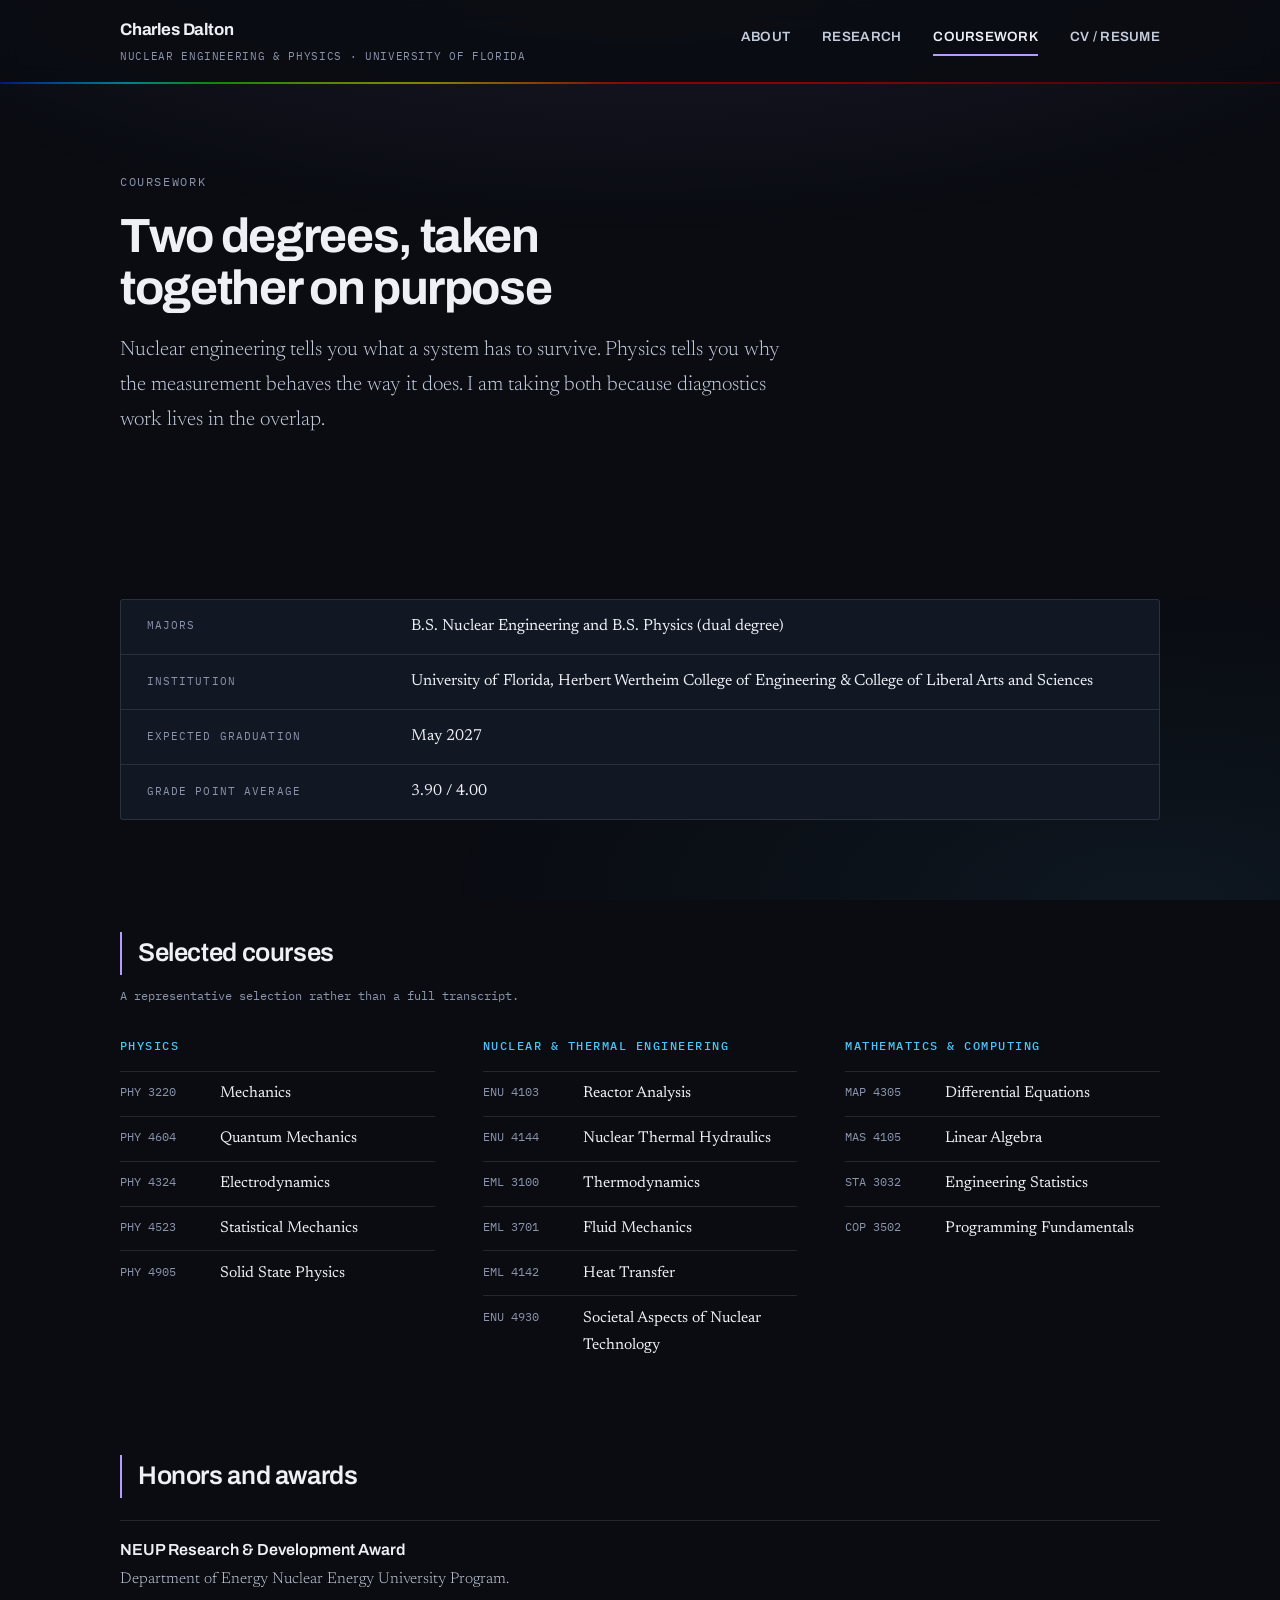
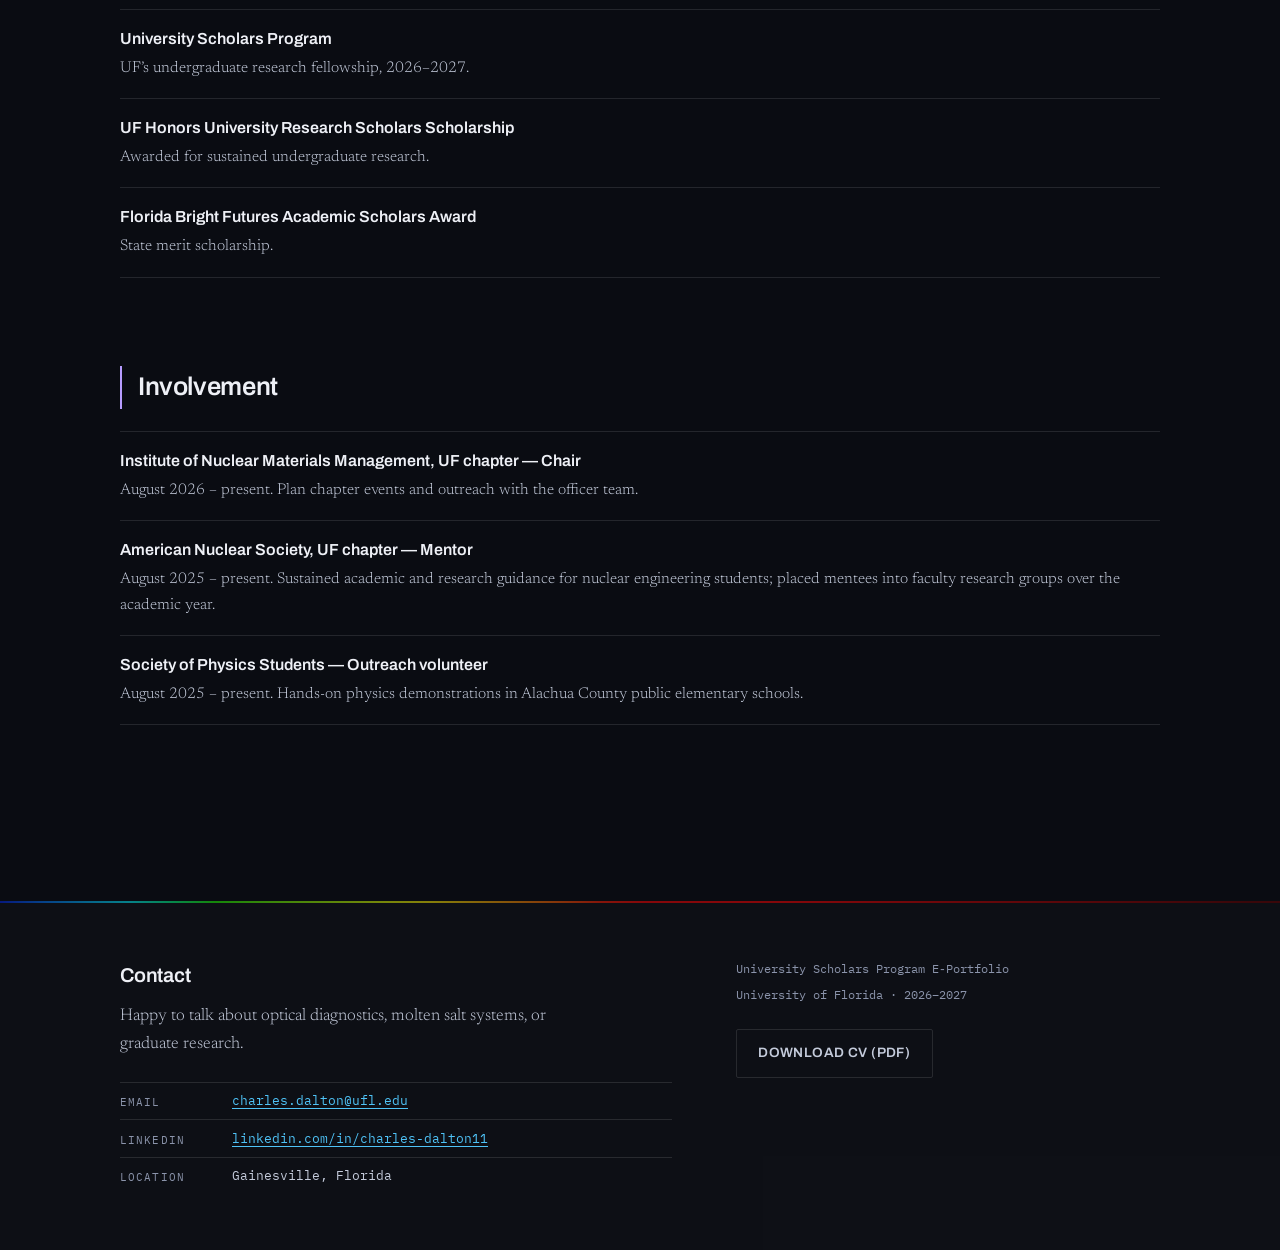
==== coursework.html @ ad13714c "Add files via upload" ====
<!DOCTYPE html>
<html lang="en">
<head>
<meta charset="utf-8">
<meta name="viewport" content="width=device-width, initial-scale=1">
<title>Coursework &mdash; Charles Dalton</title>
<meta name="description" content="Coursework, honors, and involvement for Charles Dalton's dual B.S. in nuclear engineering and physics at the University of Florida.">
<link rel="preconnect" href="https://fonts.googleapis.com">
<link rel="preconnect" href="https://fonts.gstatic.com" crossorigin>
<link href="https://fonts.googleapis.com/css2?family=Archivo:wght@500;600;700&family=IBM+Plex+Mono:wght@400;500&family=Newsreader:ital,opsz,wght@0,6..72,300;0,6..72,400;0,6..72,500;1,6..72,300&display=swap" rel="stylesheet">
<link rel="stylesheet" href="styles.css">
</head>
<body>
<a class="skip" href="#main">Skip to content</a>
<header class="site-head">
  <div class="wrap head-inner">
    <a class="mark" href="index.html">
      <span class="mark-name">Charles Dalton</span>
      <span class="mark-sub">Nuclear Engineering &amp; Physics &middot; University of Florida</span>
    </a>
    <nav class="nav" aria-label="Sections"><a class="nav-link" href="index.html">About</a><a class="nav-link" href="research.html">Research</a><a class="nav-link is-current" href="coursework.html" aria-current="page">Coursework</a><a class="nav-link" href="cv.html">CV / Resume</a></nav>
  </div>
  <div class="rule" aria-hidden="true"></div>
</header>

<main id="main">
<section class="wrap band">
  <p class="eyebrow">Coursework</p>
  <h1 class="h1">Two degrees, taken together on purpose</h1>
  <p class="lede">Nuclear engineering tells you what a system has to survive. Physics tells you why the measurement behaves the way it does. I am taking both because diagnostics work lives in the overlap.</p>
</section>

<section class="wrap band">
  <dl class="plate">
    <div class="pl-row"><dt>Majors</dt><dd>B.S. Nuclear Engineering and B.S. Physics (dual degree)</dd></div>
    <div class="pl-row"><dt>Institution</dt><dd>University of Florida, Herbert Wertheim College of Engineering &amp; College of Liberal Arts and Sciences</dd></div>
    <div class="pl-row"><dt>Expected graduation</dt><dd>May 2027</dd></div>
    <div class="pl-row"><dt>Grade point average</dt><dd>3.90 / 4.00</dd></div>
  </dl>
</section>

<section class="wrap band">
  <h2 class="h2">Selected courses</h2>
  <p class="note">A representative selection rather than a full transcript.</p>
  <div class="course-cols">
    <div class="course-col"><h3 class="h3">Physics</h3><ul class="courses"><li><span class="c-code">PHY 3220</span><span class="c-name">Mechanics</span></li><li><span class="c-code">PHY 4604</span><span class="c-name">Quantum Mechanics</span></li><li><span class="c-code">PHY 4324</span><span class="c-name">Electrodynamics</span></li><li><span class="c-code">PHY 4523</span><span class="c-name">Statistical Mechanics</span></li><li><span class="c-code">PHY 4905</span><span class="c-name">Solid State Physics</span></li></ul></div>
    <div class="course-col"><h3 class="h3">Nuclear &amp; thermal engineering</h3><ul class="courses"><li><span class="c-code">ENU 4103</span><span class="c-name">Reactor Analysis</span></li><li><span class="c-code">ENU 4144</span><span class="c-name">Nuclear Thermal Hydraulics</span></li><li><span class="c-code">EML 3100</span><span class="c-name">Thermodynamics</span></li><li><span class="c-code">EML 3701</span><span class="c-name">Fluid Mechanics</span></li><li><span class="c-code">EML 4142</span><span class="c-name">Heat Transfer</span></li><li><span class="c-code">ENU 4930</span><span class="c-name">Societal Aspects of Nuclear Technology</span></li></ul></div>
    <div class="course-col"><h3 class="h3">Mathematics &amp; computing</h3><ul class="courses"><li><span class="c-code">MAP 4305</span><span class="c-name">Differential Equations</span></li><li><span class="c-code">MAS 4105</span><span class="c-name">Linear Algebra</span></li><li><span class="c-code">STA 3032</span><span class="c-name">Engineering Statistics</span></li><li><span class="c-code">COP 3502</span><span class="c-name">Programming Fundamentals</span></li></ul></div>
  </div>
  <!-- TODO Charles: check the course codes against your transcript and add or remove rows as needed. -->
</section>

<section class="wrap band">
  <h2 class="h2">Honors and awards</h2>
  <ul class="awards">
    <li><span class="a-h">NEUP Research &amp; Development Award</span><span class="a-b">Department of Energy Nuclear Energy University Program.</span></li>
    <li><span class="a-h">University Scholars Program</span><span class="a-b">UF&rsquo;s undergraduate research fellowship, 2026&ndash;2027.</span></li>
    <li><span class="a-h">UF Honors University Research Scholars Scholarship</span><span class="a-b">Awarded for sustained undergraduate research.</span></li>
    <li><span class="a-h">Florida Bright Futures Academic Scholars Award</span><span class="a-b">State merit scholarship.</span></li>
  </ul>
</section>

<section class="wrap band">
  <h2 class="h2">Involvement</h2>
  <ul class="awards">
    <li><span class="a-h">Institute of Nuclear Materials Management, UF chapter &mdash; Chair</span><span class="a-b">August 2026 &ndash; present. Plan chapter events and outreach with the officer team.</span></li>
    <li><span class="a-h">American Nuclear Society, UF chapter &mdash; Mentor</span><span class="a-b">August 2025 &ndash; present. Sustained academic and research guidance for nuclear engineering students; placed mentees into faculty research groups over the academic year.</span></li>
    <li><span class="a-h">Society of Physics Students &mdash; Outreach volunteer</span><span class="a-b">August 2025 &ndash; present. Hands-on physics demonstrations in Alachua County public elementary schools.</span></li>
  </ul>
</section>
</main>
<footer class="site-foot" id="contact">
  <div class="rule" aria-hidden="true"></div>
  <div class="wrap foot-inner">
    <div>
      <h2 class="foot-h">Contact</h2>
      <p class="foot-p">Happy to talk about optical diagnostics, molten salt systems, or graduate research.</p>
      <ul class="contact-list">
        <li><span class="k">Email</span><a href="mailto:charles.dalton@ufl.edu">charles.dalton@ufl.edu</a></li>
        <li><span class="k">LinkedIn</span><a href="https://linkedin.com/in/charles-dalton11">linkedin.com/in/charles-dalton11</a></li>
        <li><span class="k">Location</span><span>Gainesville, Florida</span></li>
      </ul>
    </div>
    <div class="foot-meta">
      <p>University Scholars Program E&#8209;Portfolio</p>
      <p>University of Florida &middot; 2026&ndash;2027</p>
      <a class="btn btn-ghost" href="assets/Charles_Dalton_CV.pdf" download>Download CV (PDF)</a>
    </div>
  </div>
</footer>
</body>
</html>
---- styles.css ----
/* Charles Dalton — University Scholars Program e-portfolio
   Palette derived from argon: the lilac of a discharge, the blue-cyan of the
   Ar II lines at 481/488 nm, the deep red of the Ar I lines at 795/826 nm. */

:root {
  --ink:      #0a0c12;
  --ink-2:    #121724;
  --ink-3:    #1a2032;
  --paper:    #eef0f6;
  --paper-2:  #c4cbdb;
  --muted:    #8b94ab;
  --argon:    #b79cff;
  --ar-ii:    #4fc3f7;
  --ar-i:     #ff7a54;
  --line:     rgba(255,255,255,.11);

  --sans: "Archivo", "Helvetica Neue", Arial, sans-serif;
  --serif: "Newsreader", Georgia, "Times New Roman", serif;
  --mono: "IBM Plex Mono", ui-monospace, "SF Mono", Menlo, monospace;

  --wrap: 1120px;
  --gap: clamp(3rem, 7vw, 5.5rem);
}

* { box-sizing: border-box; }

html { scroll-behavior: smooth; }

body {
  margin: 0;
  background: var(--ink);
  color: var(--paper-2);
  font-family: var(--serif);
  font-size: 1.0625rem;
  line-height: 1.68;
  -webkit-font-smoothing: antialiased;
}

/* faint vertical gradient, like looking into a spectrograph */
body::before {
  content: "";
  position: fixed;
  inset: 0;
  background:
    radial-gradient(120% 60% at 50% -10%, rgba(183,156,255,.10), transparent 60%),
    radial-gradient(80% 50% at 90% 100%, rgba(79,195,247,.06), transparent 70%);
  pointer-events: none;
  z-index: 0;
}

body > * { position: relative; z-index: 1; }

a { color: var(--argon); text-decoration-thickness: 1px; text-underline-offset: 3px; }
a:hover { color: var(--paper); }

:focus-visible {
  outline: 2px solid var(--argon);
  outline-offset: 3px;
  border-radius: 2px;
}

.skip {
  position: absolute; left: -9999px; top: 0;
  background: var(--argon); color: var(--ink);
  padding: .6rem 1rem; font-family: var(--mono); font-size: .8rem;
}
.skip:focus { left: 1rem; top: 1rem; z-index: 50; }

.wrap { max-width: var(--wrap); margin: 0 auto; padding: 0 clamp(1.25rem, 4vw, 2.5rem); }

/* ---------------------------------------------------------- spectral rule */
.rule {
  height: 2px;
  background: linear-gradient(90deg, #0025e8 0.0%, #0075fd 3.4%, #00b7ff 6.7%, #00f3ff 10.1%, #00ff87 13.4%, #1fff00 16.8%, #5aff00 20.1%, #8cff00 23.5%, #b9ff00 26.9%, #e4ff00 30.2%, #ffef00 33.6%, #ffc100 36.9%, #ff9100 40.3%, #ff5b00 43.6%, #ff1b00 47.0%, #ff0000 50.4%, #ff0000 53.7%, #ff0000 57.1%, #ff0000 60.4%, #f50000 63.8%, #e80000 67.1%, #db0000 70.5%, #cd0000 73.9%, #bf0000 77.2%, #b10000 80.6%, #a30000 83.9%, #950000 87.3%, #860000 90.6%, #760000 94.0%, #670000 97.4%);
  opacity: .5;
}

/* ------------------------------------------------------------------ head */
.site-head {
  position: sticky; top: 0; z-index: 20;
  background: rgba(10,12,18,.86);
  backdrop-filter: blur(10px);
}

.head-inner {
  display: flex; align-items: center; justify-content: space-between;
  gap: 1.5rem; flex-wrap: wrap;
  padding-top: 1rem; padding-bottom: 1rem;
}

.mark { text-decoration: none; display: block; }
.mark-name {
  display: block;
  font-family: var(--sans); font-weight: 700; font-size: 1.05rem;
  letter-spacing: -.01em; color: var(--paper);
}
.mark-sub {
  display: block;
  font-family: var(--mono); font-size: .68rem; letter-spacing: .06em;
  text-transform: uppercase; color: var(--muted); margin-top: .2rem;
}
.mark:hover .mark-name { color: var(--argon); }

.nav { display: flex; gap: clamp(.9rem, 2.5vw, 2rem); flex-wrap: wrap; }
.nav-link {
  font-family: var(--sans); font-size: .84rem; font-weight: 600;
  letter-spacing: .02em; text-transform: uppercase;
  color: var(--paper-2); text-decoration: none;
  padding-bottom: .3rem; border-bottom: 2px solid transparent;
}
.nav-link:hover { color: var(--paper); border-bottom-color: var(--line); }
.nav-link.is-current { color: var(--paper); border-bottom-color: var(--argon); }

/* ------------------------------------------------------------------ hero */
.hero { padding-top: clamp(3rem, 8vw, 5.5rem); }

.eyebrow {
  font-family: var(--mono); font-size: .72rem; letter-spacing: .14em;
  text-transform: uppercase; color: var(--muted); margin: 0 0 1.25rem;
}
.eyebrow a { color: var(--muted); }
.eyebrow a:hover { color: var(--argon); }

.hero-h {
  font-family: var(--sans); font-weight: 700;
  font-size: clamp(2.1rem, 5.4vw, 3.9rem);
  line-height: 1.04; letter-spacing: -.032em;
  color: var(--paper); margin: 0; max-width: 20ch;
  text-wrap: balance;
}

.hero-sub {
  max-width: 60ch; margin: 1.6rem 0 0;
  font-size: clamp(1.05rem, 1.6vw, 1.2rem);
  color: var(--paper-2); font-weight: 300;
}

.hero-spec { margin-top: clamp(2.5rem, 6vw, 4rem); }

.spec-frame { position: relative; overflow: hidden; }

.spectrum {
  display: block; width: 100%; height: auto;
  color: var(--muted);
}

.spec-frame::after {
  content: "";
  position: absolute; inset: -4px -2px;
  background: linear-gradient(90deg, rgba(10,12,18,0) 0%, var(--ink) 7%, var(--ink) 100%);
  transform: translateX(104%);
  animation: scan 2.3s cubic-bezier(.22,.7,.24,1) .2s backwards;
  pointer-events: none;
}
@keyframes scan { from { transform: translateX(0); } }

.pk { animation: rise .7s ease .95s backwards; }
@keyframes rise { from { opacity: 0; transform: translateY(6px); } }

.pk-l { font-family: var(--mono); font-size: 15px; fill: var(--paper); }
.pk-u { fill: var(--muted); }
.pk-s { font-family: var(--mono); font-size: 13px; letter-spacing: .06em; }
.ax-l { font-family: var(--mono); font-size: 12px; fill: var(--muted); stroke: none; }
.axis text { stroke: none; }

.spec-cap {
  font-family: var(--mono); font-size: .74rem; line-height: 1.7;
  color: var(--muted);
  margin: 1rem auto 0; padding: 0 clamp(1.25rem, 4vw, 2.5rem);
  max-width: var(--wrap);
}
.spec-cap span { color: var(--paper-2); }

@media (max-width: 760px) {
  .pk-l, .pk-s, .pk polyline, .ax-minor { display: none; }
  .ax-l { font-size: 24px; }
  .spectrum { min-height: 200px; }
}

/* ----------------------------------------------------------------- bands */
.band { padding-top: var(--gap); }
main > .band:last-child { padding-bottom: var(--gap); }
.site-foot { margin-top: var(--gap); }

.h1 {
  font-family: var(--sans); font-weight: 700;
  font-size: clamp(1.9rem, 4.2vw, 3rem);
  line-height: 1.08; letter-spacing: -.028em;
  color: var(--paper); margin: 0 0 1.2rem; max-width: 22ch;
  text-wrap: balance;
}

.h2 {
  font-family: var(--sans); font-weight: 600;
  font-size: clamp(1.25rem, 2.2vw, 1.6rem);
  letter-spacing: -.015em; color: var(--paper);
  margin: 0 0 1.4rem; padding-left: 1rem;
  border-left: 2px solid var(--argon);
}

.h3 {
  font-family: var(--mono); font-weight: 500;
  font-size: .78rem; letter-spacing: .12em; text-transform: uppercase;
  color: var(--ar-ii); margin: 2rem 0 .9rem;
}

.lede {
  font-size: clamp(1.1rem, 1.8vw, 1.3rem);
  font-weight: 300; color: var(--paper-2);
  max-width: 62ch; margin: 0 0 2rem;
}

.note { font-family: var(--mono); font-size: .76rem; color: var(--muted); margin: -.7rem 0 1.8rem; }

.prose p { max-width: 68ch; }
.prose .h2 { margin-top: 3rem; }
.prose .h2:first-child { margin-top: 0; }

/* ----------------------------------------------------------------- about */
.about-grid {
  display: grid; gap: clamp(2rem, 5vw, 3.5rem);
  grid-template-columns: minmax(220px, 320px) minmax(0, 1fr);
  align-items: start;
}
@media (max-width: 800px) { .about-grid { grid-template-columns: 1fr; } }

.photo, .photo-slot {
  width: 100%; display: block;
  border-radius: 2px;
  border: 1px solid var(--line);
}
.photo { height: auto; aspect-ratio: 1 / 1; object-fit: cover; }

.photo-slot {
  aspect-ratio: 4 / 3;
  display: flex; flex-direction: column; align-items: center; justify-content: center;
  gap: .5rem; text-align: center; padding: 1.5rem;
  background:
    repeating-linear-gradient(135deg, rgba(255,255,255,.02) 0 10px, transparent 10px 20px),
    var(--ink-2);
  border: 1px dashed rgba(183,156,255,.35);
}
.photo-slot.portrait { aspect-ratio: 4 / 5; }
.slot-tag { font-family: var(--mono); font-size: .78rem; color: var(--argon); }
.slot-note { font-family: var(--mono); font-size: .7rem; color: var(--muted); max-width: 30ch; line-height: 1.5; }

.photo-meta {
  font-family: var(--mono); font-size: .78rem; color: var(--paper);
  margin: .9rem 0 0; line-height: 1.6;
}
.photo-meta span { color: var(--muted); }

.about-text p { margin: 0 0 1.2rem; max-width: 66ch; }
.about-text p:last-child { margin-bottom: 0; }

/* ------------------------------------------------------------- interests */
.interests { list-style: none; margin: 0; padding: 0; display: grid; gap: 0; }
.interests li {
  display: grid; gap: .4rem 2rem;
  grid-template-columns: minmax(200px, 300px) minmax(0, 1fr);
  padding: 1.1rem 0;
  border-top: 1px solid var(--line);
}
.interests li:last-child { border-bottom: 1px solid var(--line); }
@media (max-width: 720px) { .interests li { grid-template-columns: 1fr; } }
.i-h { font-family: var(--sans); font-weight: 600; font-size: 1rem; color: var(--paper); }
.i-b { color: var(--paper-2); font-weight: 300; }

/* ----------------------------------------------------------------- cards */
.cards { display: grid; gap: 1rem; grid-template-columns: repeat(auto-fit, minmax(240px, 1fr)); }
.card {
  display: block; text-decoration: none;
  padding: 1.5rem; background: var(--ink-2);
  border: 1px solid var(--line); border-radius: 3px;
  transition: border-color .2s ease, background .2s ease, transform .2s ease;
}
.card:hover { border-color: rgba(183,156,255,.5); background: var(--ink-3); transform: translateY(-2px); }
.card-k { display: block; font-family: var(--mono); font-size: .7rem; letter-spacing: .1em; text-transform: uppercase; color: var(--muted); }
.card-h { display: block; font-family: var(--sans); font-weight: 600; font-size: 1.1rem; color: var(--paper); margin: .7rem 0 .4rem; }
.card-b { display: block; font-size: .95rem; color: var(--paper-2); font-weight: 300; }

/* -------------------------------------------------------- project list */
.proj-list { display: grid; gap: 0; }
.proj {
  display: grid; gap: .5rem 2.5rem;
  grid-template-columns: minmax(160px, 200px) minmax(0, 1fr);
  padding: 2rem 0; border-top: 1px solid var(--line);
  text-decoration: none; color: inherit;
  transition: background .2s ease;
}
.proj:last-child { border-bottom: 1px solid var(--line); }
.proj:hover { background: rgba(183,156,255,.045); }
@media (max-width: 760px) { .proj { grid-template-columns: 1fr; } }

.proj-date {
  font-family: var(--mono); font-size: .74rem; letter-spacing: .06em;
  color: var(--ar-ii); grid-row: span 4; padding-top: .35rem;
}
@media (max-width: 760px) { .proj-date { grid-row: auto; } }
.proj-title { font-family: var(--sans); font-weight: 600; font-size: clamp(1.1rem, 2vw, 1.4rem); line-height: 1.25; color: var(--paper); letter-spacing: -.015em; }
.proj-meta { font-family: var(--mono); font-size: .76rem; color: var(--muted); }
.proj-blurb { font-weight: 300; color: var(--paper-2); max-width: 60ch; }
.proj-go { font-family: var(--sans); font-size: .8rem; font-weight: 600; letter-spacing: .04em; text-transform: uppercase; color: var(--argon); }
.proj:hover .proj-go { color: var(--paper); }

/* ---------------------------------------------------------- detail plate */
.plate {
  margin: 2.5rem 0 1.5rem; padding: 0;
  border: 1px solid var(--line); border-radius: 3px;
  background: var(--ink-2); overflow: hidden;
}
.pl-row {
  display: grid; grid-template-columns: minmax(160px, 240px) minmax(0, 1fr);
  gap: .25rem 1.5rem;
  padding: .85rem clamp(1rem, 3vw, 1.6rem);
  border-top: 1px solid var(--line);
}
.pl-row:first-child { border-top: 0; }
@media (max-width: 700px) { .pl-row { grid-template-columns: 1fr; } }
.plate dt {
  font-family: var(--mono); font-size: .7rem; letter-spacing: .1em;
  text-transform: uppercase; color: var(--muted); padding-top: .2rem;
}
.plate dd { margin: 0; color: var(--paper); font-size: 1rem; }

.tags { list-style: none; display: flex; flex-wrap: wrap; gap: .5rem; margin: 0; padding: 0; }
.tags li {
  font-family: var(--mono); font-size: .72rem; letter-spacing: .04em;
  color: var(--paper-2); padding: .3rem .65rem;
  border: 1px solid var(--line); border-radius: 100px;
}

/* --------------------------------------------------------------- figures */
.figure { margin: 0 0 2.5rem; }
.figure + .figure { margin-top: 2.5rem; }
.schematic {
  display: block; width: 100%; height: auto;
  background: var(--ink-2);
  border: 1px solid var(--line); border-radius: 3px;
  padding: 1rem 0;
}
.sc-box { fill: none; stroke: var(--muted); stroke-width: 1; }
.sc-lens { fill: rgba(79,195,247,.14); stroke: var(--ar-ii); stroke-width: 1; }
.sc-beam { fill: none; stroke: var(--ar-i); stroke-width: 1.6; }
.sc-beam2 { fill: none; stroke: var(--argon); stroke-width: 1.6; }
.sc-flow { fill: none; stroke: var(--ar-ii); stroke-width: 1.4; }
.sc-collect { fill: none; stroke: var(--argon); stroke-width: 1.2; opacity: .8; }
.sc-l { font-family: var(--sans); font-weight: 600; font-size: 14px; fill: var(--paper); }
.sc-s { font-family: var(--mono); font-size: 11px; fill: var(--muted); }

figcaption {
  font-family: var(--mono); font-size: .76rem; line-height: 1.65;
  color: var(--muted); margin-top: .9rem; max-width: 76ch;
  padding-left: .9rem; border-left: 1px solid var(--line);
}

/* -------------------------------------------------------------- courses */
.course-cols { display: grid; gap: clamp(1.5rem, 4vw, 3rem); grid-template-columns: repeat(auto-fit, minmax(230px, 1fr)); }
.course-col .h3 { margin-top: 0; }
.courses { list-style: none; margin: 0; padding: 0; }
.courses li {
  display: grid; grid-template-columns: 5.5rem minmax(0, 1fr); gap: .75rem;
  padding: .55rem 0; border-top: 1px solid var(--line);
}
.c-code { font-family: var(--mono); font-size: .76rem; color: var(--muted); padding-top: .12rem; }
.c-name { color: var(--paper); font-size: .98rem; }

.awards { list-style: none; margin: 0; padding: 0; }
.awards li { padding: 1rem 0; border-top: 1px solid var(--line); }
.awards li:last-child { border-bottom: 1px solid var(--line); }
.a-h { display: block; font-family: var(--sans); font-weight: 600; color: var(--paper); font-size: 1rem; }
.a-b { display: block; color: var(--paper-2); font-weight: 300; font-size: .97rem; margin-top: .2rem; }

/* ------------------------------------------------------------- timeline */
.timeline { list-style: none; margin: 0; padding: 0; counter-reset: none; }
.timeline li {
  display: grid; gap: .35rem 2.5rem;
  grid-template-columns: minmax(160px, 200px) minmax(0, 1fr);
  padding: 1.8rem 0; border-top: 1px solid var(--line);
}
.timeline li:last-child { border-bottom: 1px solid var(--line); }
@media (max-width: 760px) { .timeline li { grid-template-columns: 1fr; } }
.t-date { font-family: var(--mono); font-size: .74rem; color: var(--ar-ii); grid-row: span 4; padding-top: .3rem; }
@media (max-width: 760px) { .t-date { grid-row: auto; } }
.t-role { font-family: var(--sans); font-weight: 600; font-size: 1.1rem; color: var(--paper); }
.t-org { font-family: var(--mono); font-size: .76rem; color: var(--muted); }
.t-body { font-weight: 300; color: var(--paper-2); max-width: 64ch; margin-top: .3rem; }
.t-link { font-family: var(--sans); font-size: .78rem; font-weight: 600; text-transform: uppercase; letter-spacing: .04em; text-decoration: none; }

.refs { list-style: none; margin: 0; padding: 0; }
.refs li {
  padding: .9rem 0 .9rem 1.1rem; border-left: 1px solid var(--line);
  max-width: 76ch; font-weight: 300;
}
.refs li strong { font-weight: 500; color: var(--paper); }
.refs li em { color: var(--muted); }

.skill-cols { display: grid; gap: clamp(1.5rem, 4vw, 3rem); grid-template-columns: repeat(auto-fit, minmax(260px, 1fr)); }
.skill-cols .h3 { margin-top: 0; }
.skill-b { font-family: var(--mono); font-size: .82rem; line-height: 1.9; color: var(--paper-2); margin: 0; }

/* --------------------------------------------------------------- buttons */
.btn {
  display: inline-block; margin: .35rem .5rem .35rem 0;
  font-family: var(--sans); font-weight: 600; font-size: .85rem;
  letter-spacing: .03em; text-transform: uppercase; text-decoration: none;
  padding: .75rem 1.35rem; border-radius: 2px;
  border: 1px solid var(--argon); color: var(--argon);
  transition: background .18s ease, color .18s ease;
}
.btn:hover { background: var(--argon); color: var(--ink); }
.btn-primary { background: var(--argon); color: var(--ink); }
.btn-primary:hover { background: var(--paper); border-color: var(--paper); color: var(--ink); }
.btn-ghost { border-color: var(--line); color: var(--paper-2); }
.btn-ghost:hover { background: transparent; border-color: var(--paper-2); color: var(--paper); }

.back { text-decoration: none; }

/* ---------------------------------------------------------------- footer */
.site-foot { background: rgba(255,255,255,.015); }
.foot-inner {
  display: grid; gap: clamp(2rem, 5vw, 4rem);
  grid-template-columns: minmax(0, 1.3fr) minmax(0, 1fr);
  padding-top: clamp(2.5rem, 5vw, 3.5rem); padding-bottom: clamp(2.5rem, 5vw, 3.5rem);
}
@media (max-width: 760px) { .foot-inner { grid-template-columns: 1fr; } }
.foot-h {
  font-family: var(--sans); font-weight: 600; font-size: 1.25rem;
  color: var(--paper); margin: 0 0 .6rem; letter-spacing: -.01em;
}
.foot-p { margin: 0 0 1.4rem; max-width: 46ch; font-weight: 300; }
.contact-list { list-style: none; margin: 0; padding: 0; }
.contact-list li {
  display: grid; grid-template-columns: 6rem minmax(0, 1fr); gap: 1rem;
  padding: .45rem 0; font-family: var(--mono); font-size: .82rem;
  border-top: 1px solid var(--line);
}
.contact-list .k { color: var(--muted); text-transform: uppercase; font-size: .7rem; letter-spacing: .1em; padding-top: .18rem; }
.contact-list a { color: var(--ar-ii); }
.contact-list a:hover { color: var(--paper); }
.foot-meta { font-family: var(--mono); font-size: .76rem; color: var(--muted); }
.foot-meta p { margin: 0 0 .3rem; }
.foot-meta .btn { margin-top: 1.2rem; }

/* --------------------------------------------------------------- motion */
@media (prefers-reduced-motion: reduce) {
  html { scroll-behavior: auto; }
  .spec-frame::after { animation: none; transform: translateX(104%); }
  .pk { animation: none; }
  * { transition-duration: .01ms !important; }
}

@media print {
  .site-head, .spec-frame, .btn { display: none; }
  body { background: #fff; color: #000; }
}
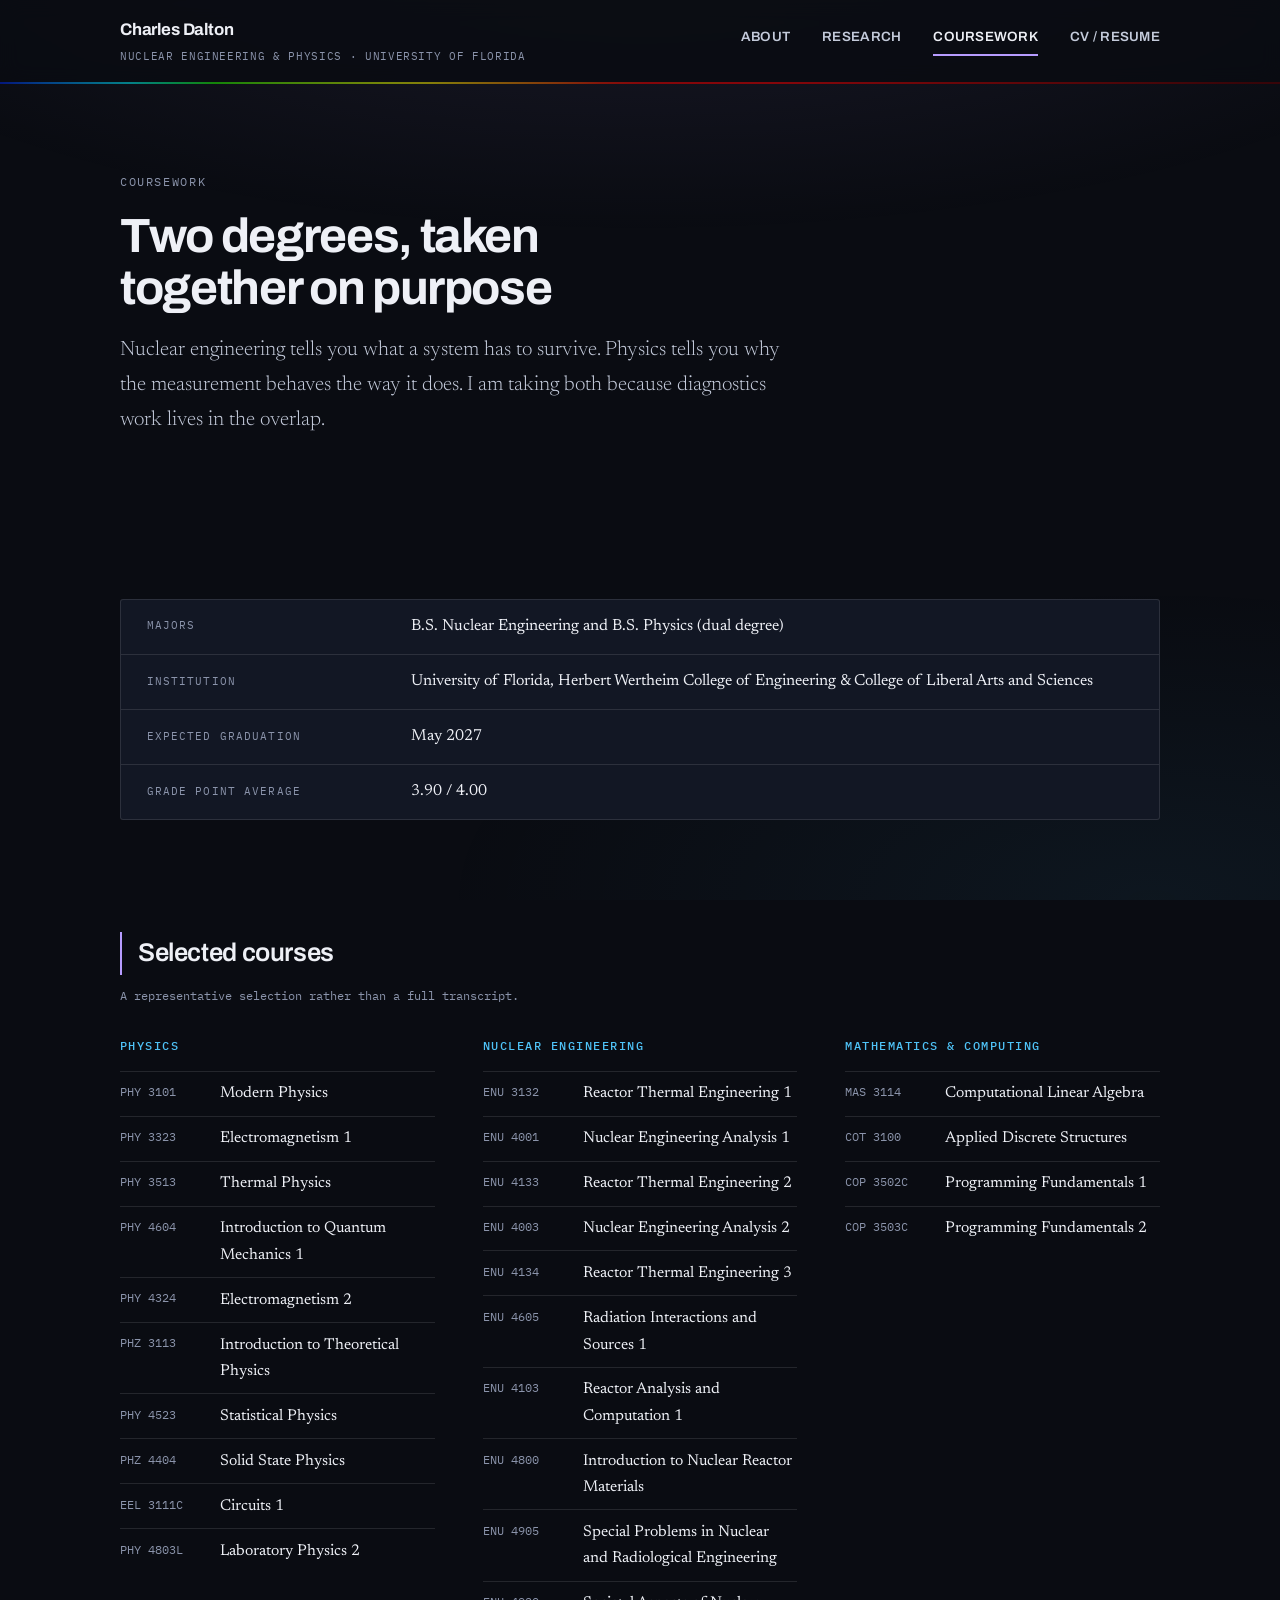
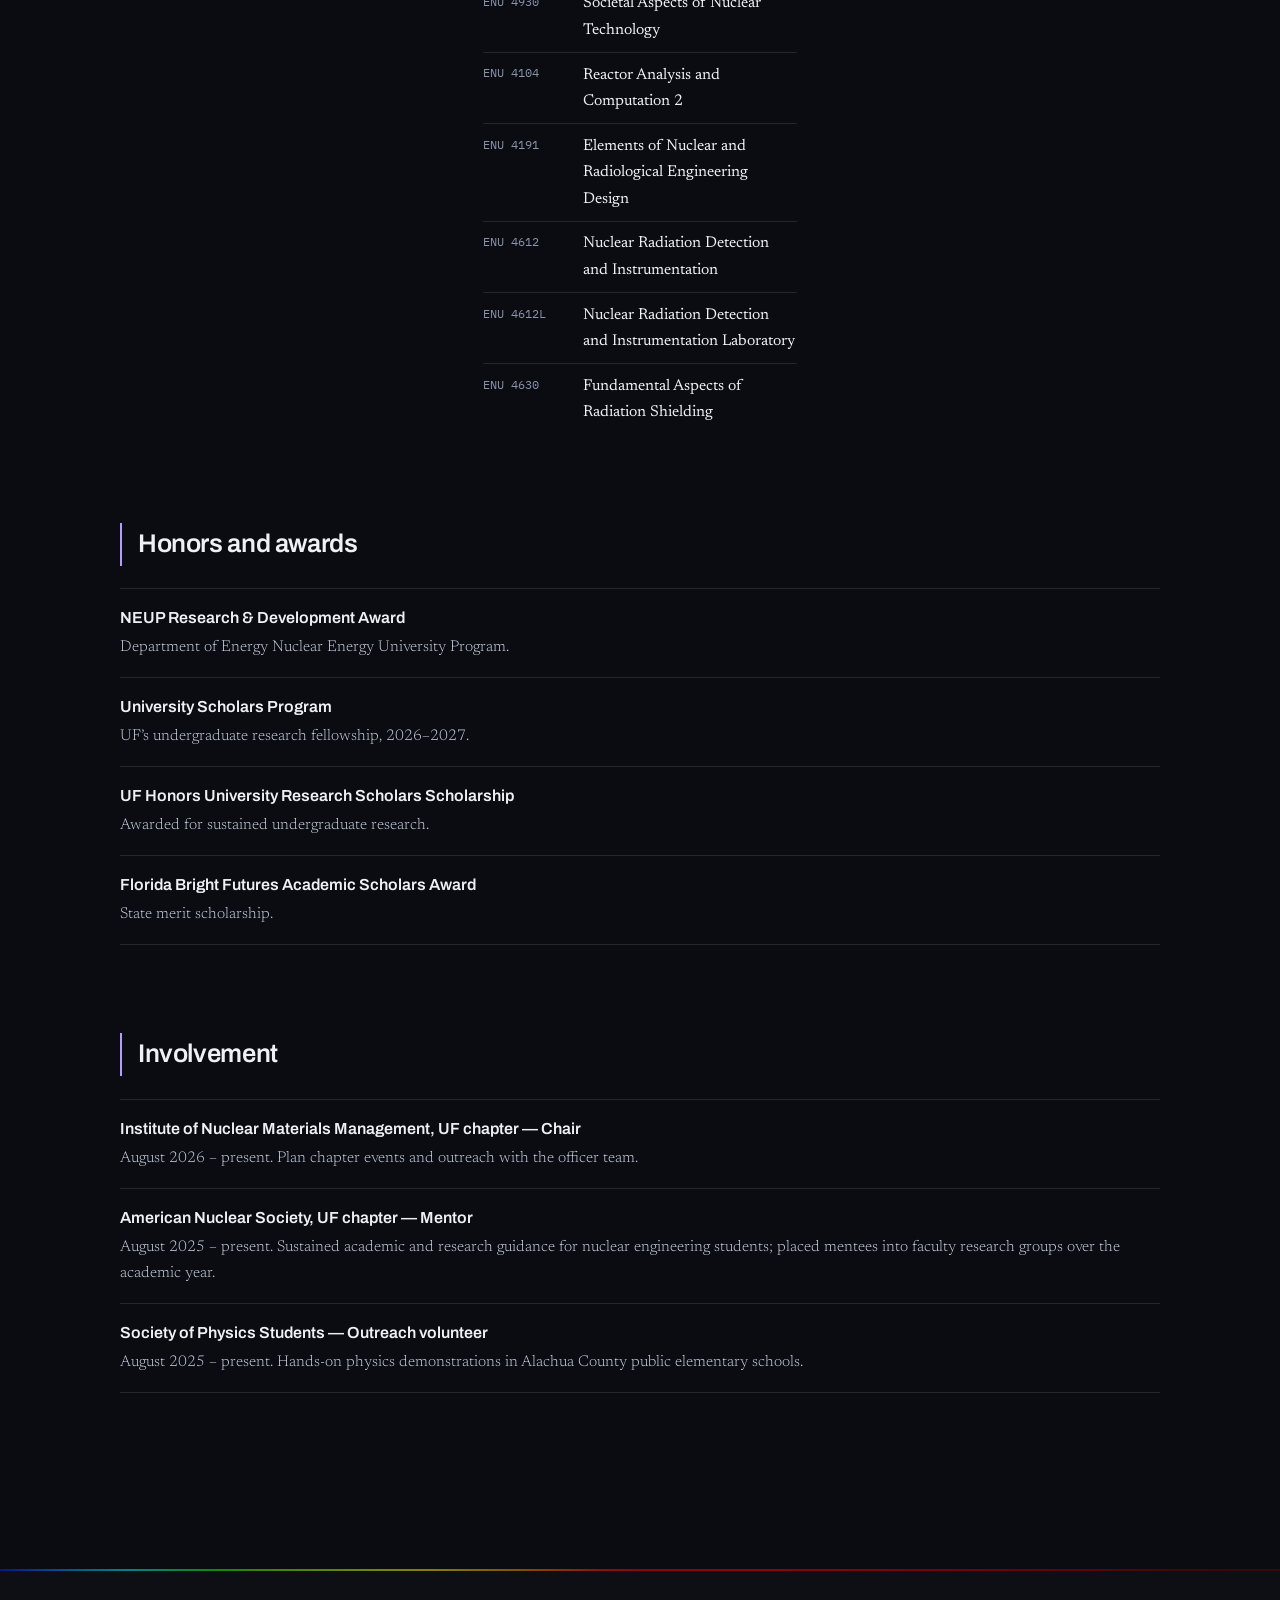
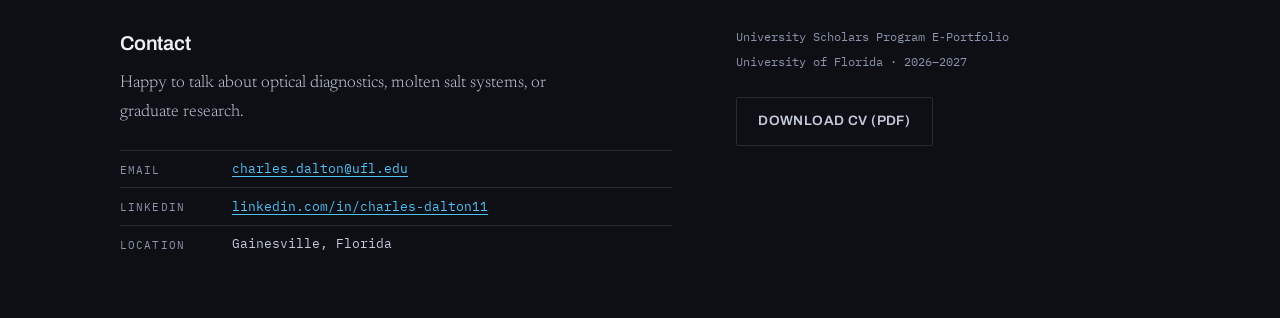
==== commit 9bb6818a: "Update coursework.html" ====
--- a/coursework.html
+++ b/coursework.html
@@ -43,9 +43,9 @@
   <h2 class="h2">Selected courses</h2>
   <p class="note">A representative selection rather than a full transcript.</p>
   <div class="course-cols">
-    <div class="course-col"><h3 class="h3">Physics</h3><ul class="courses"><li><span class="c-code">PHY 3220</span><span class="c-name">Mechanics</span></li><li><span class="c-code">PHY 4604</span><span class="c-name">Quantum Mechanics</span></li><li><span class="c-code">PHY 4324</span><span class="c-name">Electrodynamics</span></li><li><span class="c-code">PHY 4523</span><span class="c-name">Statistical Mechanics</span></li><li><span class="c-code">PHY 4905</span><span class="c-name">Solid State Physics</span></li></ul></div>
-    <div class="course-col"><h3 class="h3">Nuclear &amp; thermal engineering</h3><ul class="courses"><li><span class="c-code">ENU 4103</span><span class="c-name">Reactor Analysis</span></li><li><span class="c-code">ENU 4144</span><span class="c-name">Nuclear Thermal Hydraulics</span></li><li><span class="c-code">EML 3100</span><span class="c-name">Thermodynamics</span></li><li><span class="c-code">EML 3701</span><span class="c-name">Fluid Mechanics</span></li><li><span class="c-code">EML 4142</span><span class="c-name">Heat Transfer</span></li><li><span class="c-code">ENU 4930</span><span class="c-name">Societal Aspects of Nuclear Technology</span></li></ul></div>
-    <div class="course-col"><h3 class="h3">Mathematics &amp; computing</h3><ul class="courses"><li><span class="c-code">MAP 4305</span><span class="c-name">Differential Equations</span></li><li><span class="c-code">MAS 4105</span><span class="c-name">Linear Algebra</span></li><li><span class="c-code">STA 3032</span><span class="c-name">Engineering Statistics</span></li><li><span class="c-code">COP 3502</span><span class="c-name">Programming Fundamentals</span></li></ul></div>
+    <div class="course-col"><h3 class="h3">Physics</h3><ul class="courses"><li><span class="c-code">PHY 3101</span><span class="c-name">Modern Physics</span></li><li><span class="c-code">PHY 3323</span><span class="c-name">Electromagnetism 1</span></li><li><span class="c-code">PHY 3513</span><span class="c-name">Thermal Physics</span></li><li><span class="c-code">PHY 4604</span><span class="c-name">Introduction to Quantum Mechanics 1</span></li><li><span class="c-code">PHY 4324</span><span class="c-name">Electromagnetism 2</span></li><li><span class="c-code">PHZ 3113</span><span class="c-name">Introduction to Theoretical Physics</span></li><li><span class="c-code">PHY 4523</span><span class="c-name">Statistical Physics</span></li><li><span class="c-code">PHZ 4404</span><span class="c-name">Solid State Physics</span></li><li><span class="c-code">EEL 3111C</span><span class="c-name">Circuits 1</span></li><li><span class="c-code">PHY 4803L</span><span class="c-name">Laboratory Physics 2</span></li></ul></div>
+    <div class="course-col"><h3 class="h3">Nuclear Engineering</h3><ul class="courses"><li><span class="c-code">ENU 3132</span><span class="c-name">Reactor Thermal Engineering 1</span></li><li><span class="c-code">ENU 4001</span><span class="c-name">Nuclear Engineering Analysis 1</span></li><li><span class="c-code">ENU 4133</span><span class="c-name">Reactor Thermal Engineering 2</span></li><li><span class="c-code">ENU 4003</span><span class="c-name">Nuclear Engineering Analysis 2</span></li><li><span class="c-code">ENU 4134</span><span class="c-name">Reactor Thermal Engineering 3</span></li><li><span class="c-code">ENU 4605</span><span class="c-name">Radiation Interactions and Sources 1</span></li><li><span class="c-code">ENU 4103</span><span class="c-name">Reactor Analysis and Computation 1</span></li><li><span class="c-code">ENU 4800</span><span class="c-name">Introduction to Nuclear Reactor Materials</span></li><li><span class="c-code">ENU 4905</span><span class="c-name">Special Problems in Nuclear and Radiological Engineering</span></li><li><span class="c-code">ENU 4930</span><span class="c-name">Societal Aspects of Nuclear Technology</span></li><li><span class="c-code">ENU 4104</span><span class="c-name">Reactor Analysis and Computation 2</span></li><li><span class="c-code">ENU 4191</span><span class="c-name">Elements of Nuclear and Radiological Engineering Design</span></li><li><span class="c-code">ENU 4612</span><span class="c-name">Nuclear Radiation Detection and Instrumentation</span></li><li><span class="c-code">ENU 4612L</span><span class="c-name">Nuclear Radiation Detection and Instrumentation Laboratory</span></li><li><span class="c-code">ENU 4630</span><span class="c-name">Fundamental Aspects of Radiation Shielding</span></li></ul></div>
+    <div class="course-col"><h3 class="h3">Mathematics &amp; computing</h3><ul class="courses"><li><span class="c-code">MAS 3114</span><span class="c-name">Computational Linear Algebra</span></li><li><span class="c-code">COT 3100</span><span class="c-name">Applied Discrete Structures</span></li><li><span class="c-code">COP 3502C</span><span class="c-name">Programming Fundamentals 1</span></li><li><span class="c-code">COP 3503C</span><span class="c-name">Programming Fundamentals 2</span></li></ul></div>
   </div>
   <!-- TODO Charles: check the course codes against your transcript and add or remove rows as needed. -->
 </section>
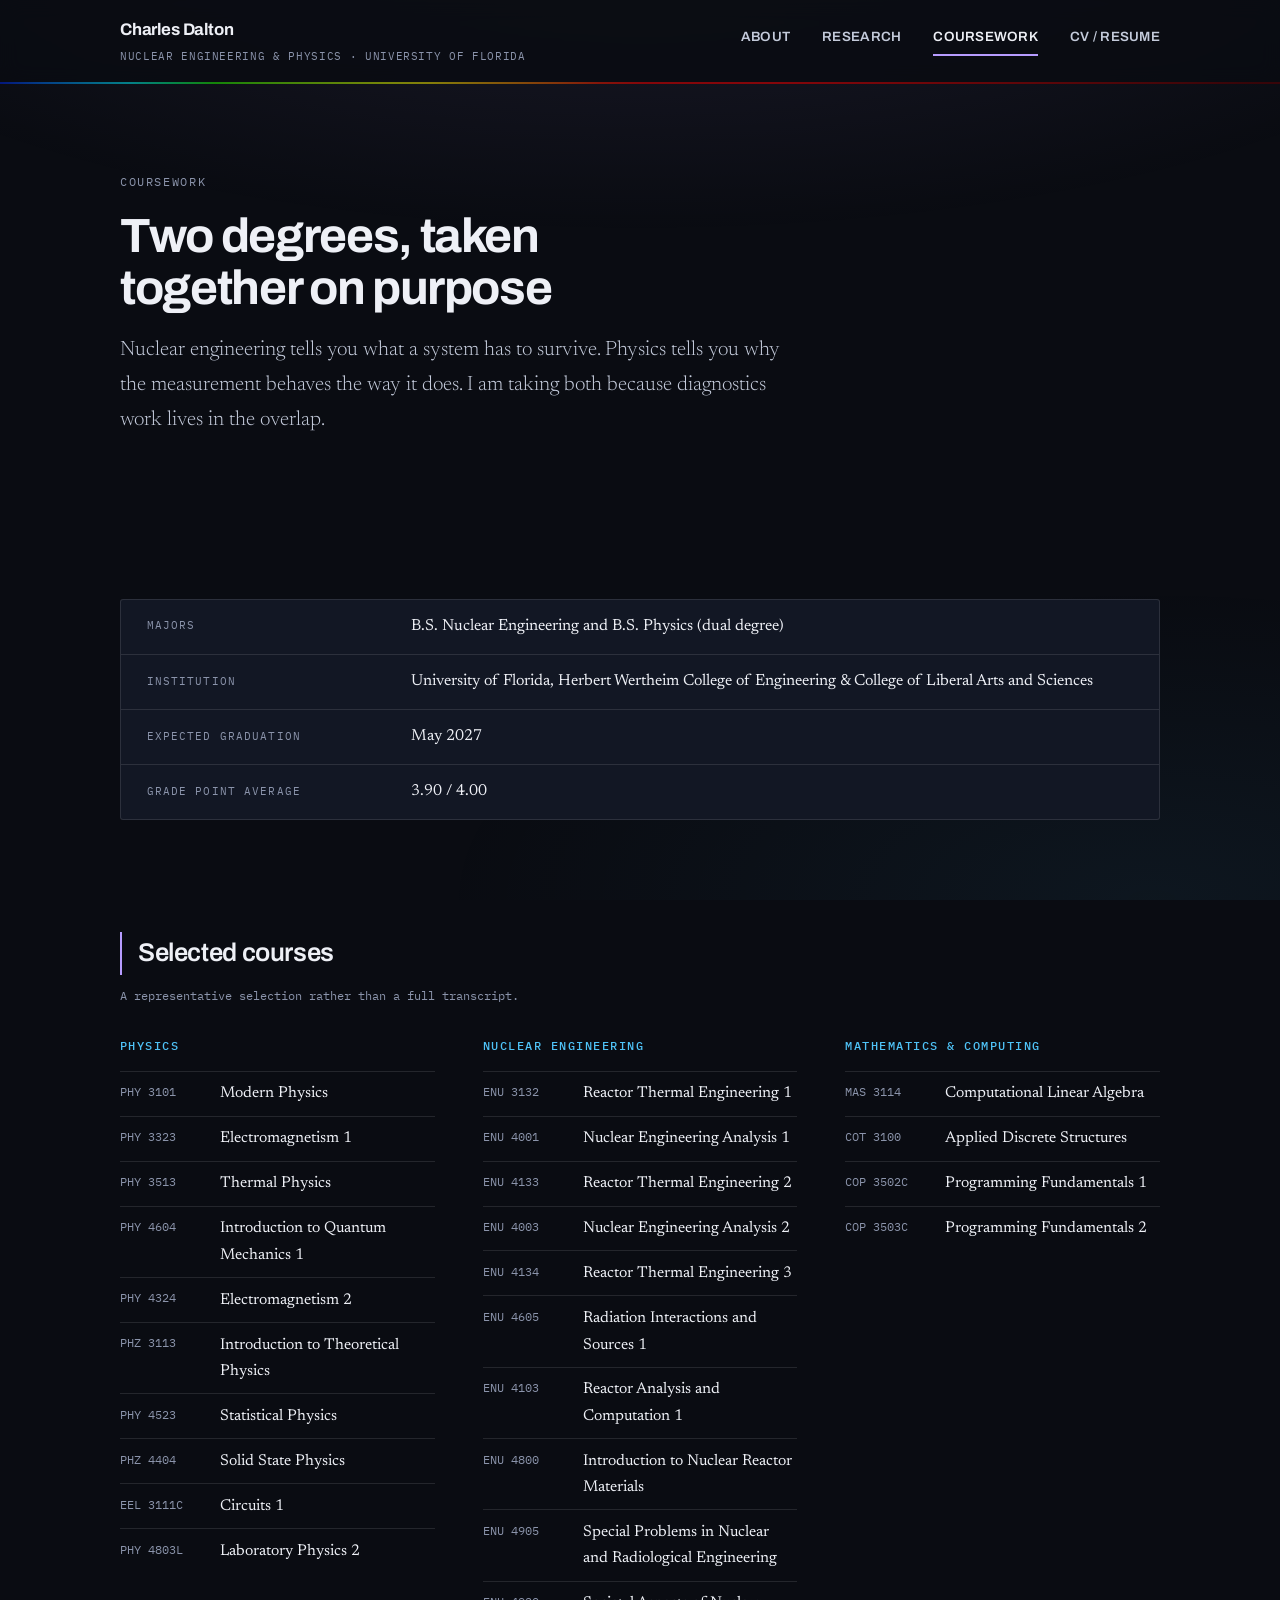
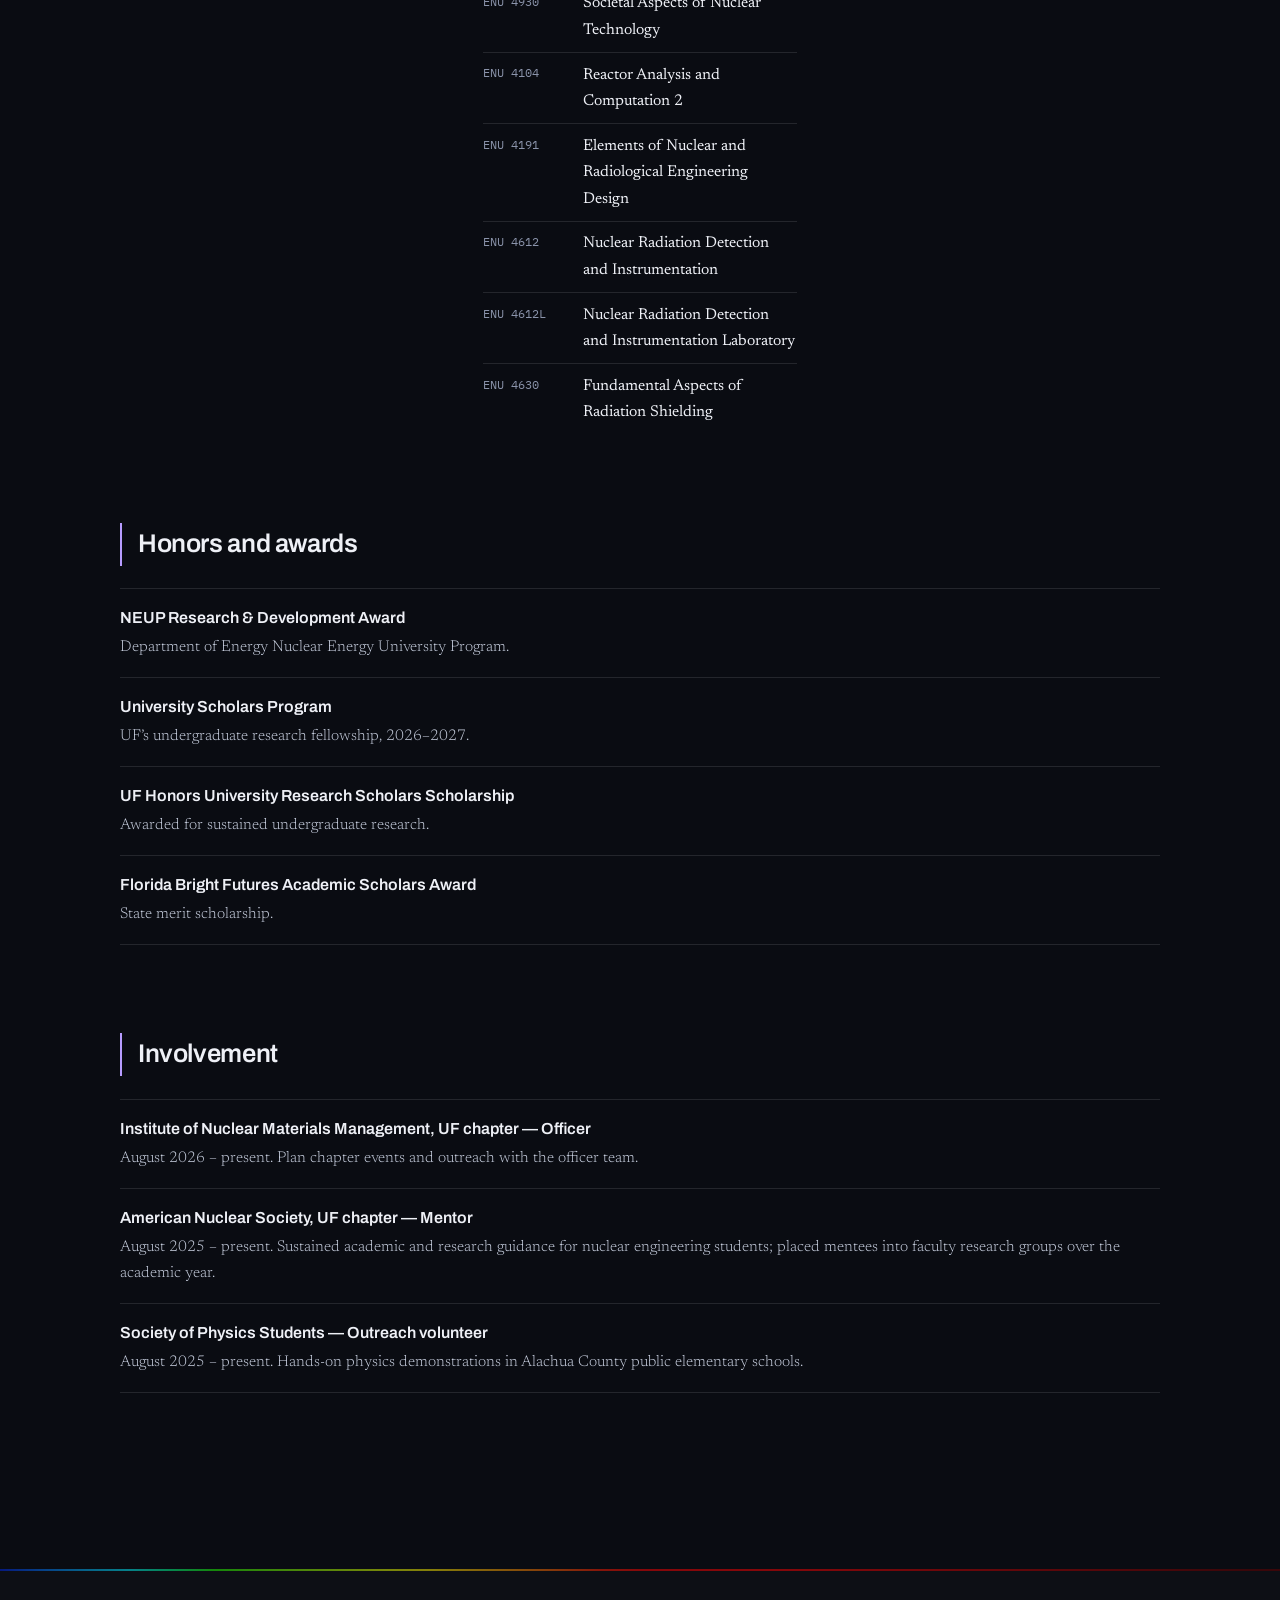
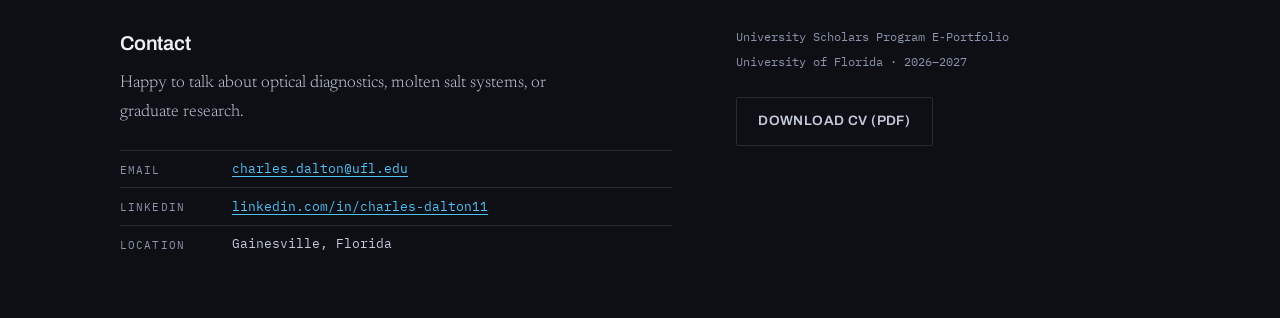
==== commit 84ae70d5: "Update coursework.html" ====
--- a/coursework.html
+++ b/coursework.html
@@ -63,7 +63,7 @@
 <section class="wrap band">
   <h2 class="h2">Involvement</h2>
   <ul class="awards">
-    <li><span class="a-h">Institute of Nuclear Materials Management, UF chapter &mdash; Chair</span><span class="a-b">August 2026 &ndash; present. Plan chapter events and outreach with the officer team.</span></li>
+    <li><span class="a-h">Institute of Nuclear Materials Management, UF chapter &mdash; Officer</span><span class="a-b">August 2026 &ndash; present. Plan chapter events and outreach with the officer team.</span></li>
     <li><span class="a-h">American Nuclear Society, UF chapter &mdash; Mentor</span><span class="a-b">August 2025 &ndash; present. Sustained academic and research guidance for nuclear engineering students; placed mentees into faculty research groups over the academic year.</span></li>
     <li><span class="a-h">Society of Physics Students &mdash; Outreach volunteer</span><span class="a-b">August 2025 &ndash; present. Hands-on physics demonstrations in Alachua County public elementary schools.</span></li>
   </ul>
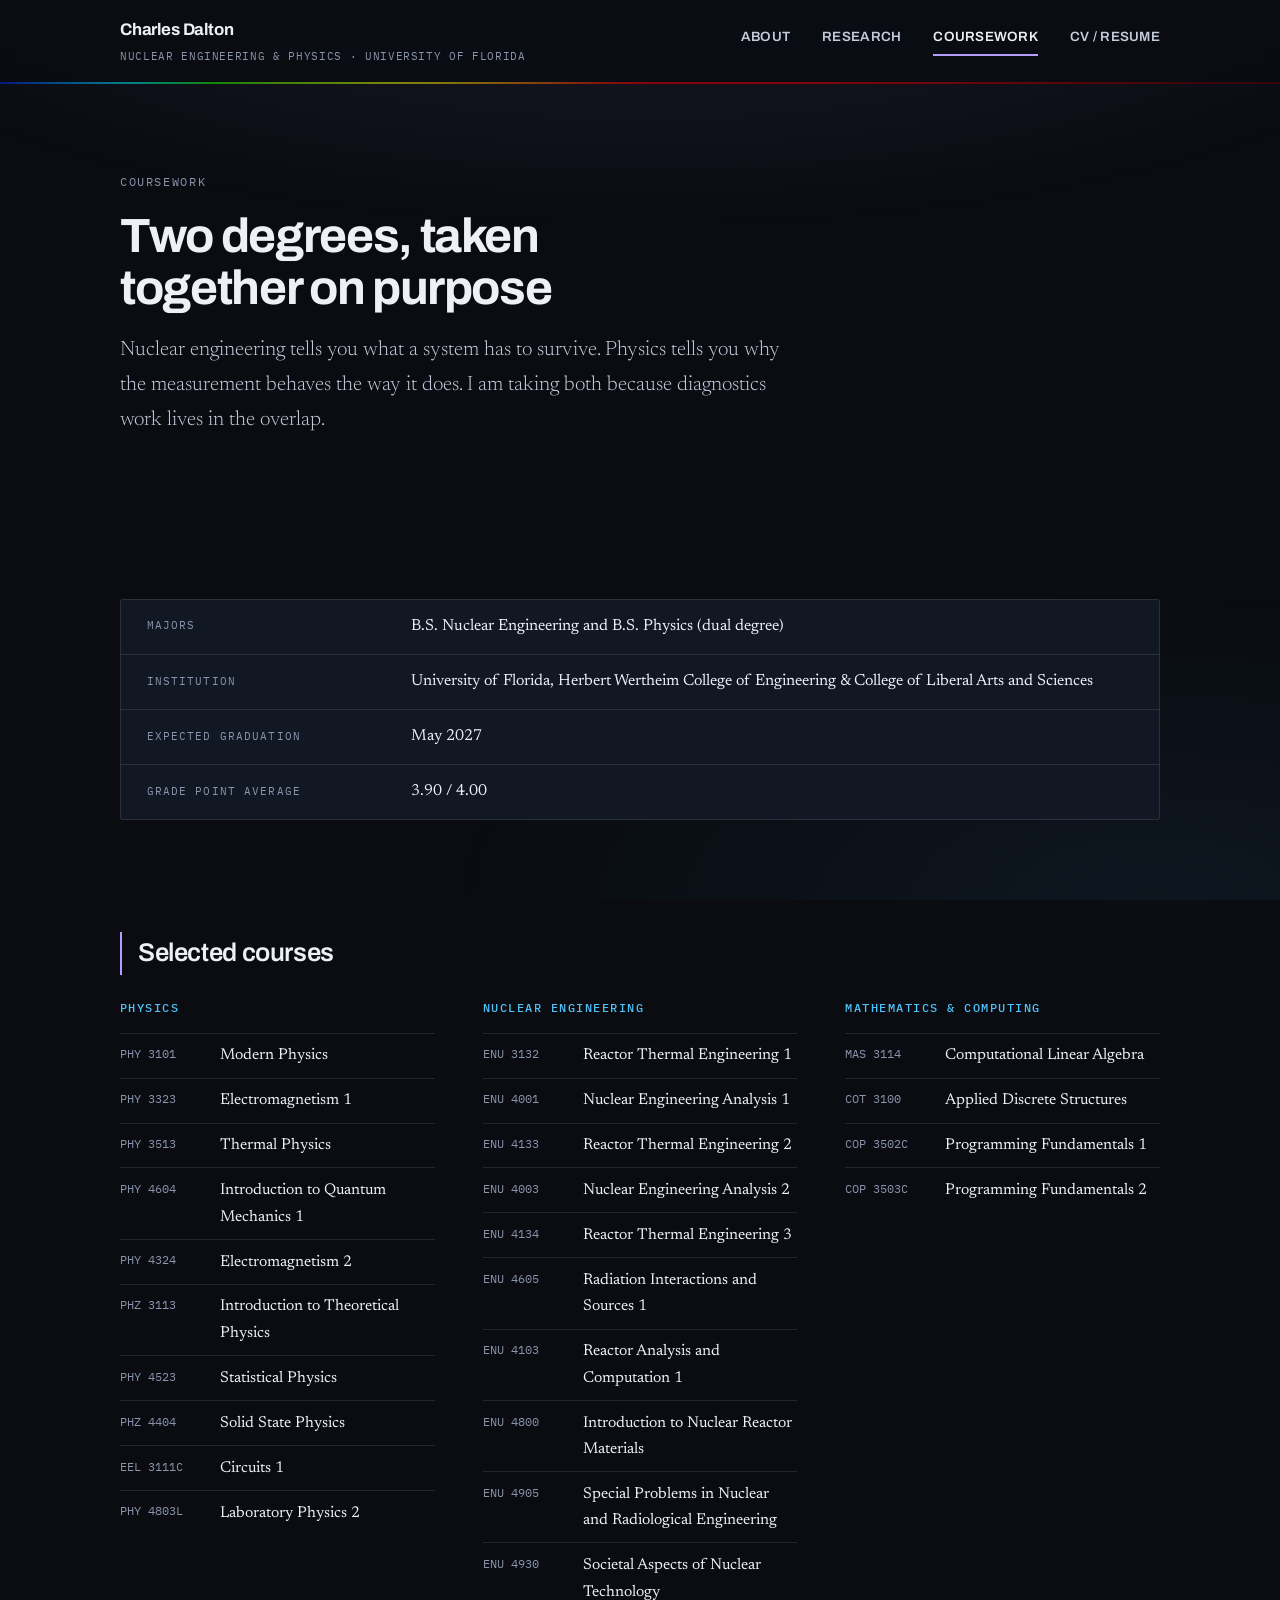
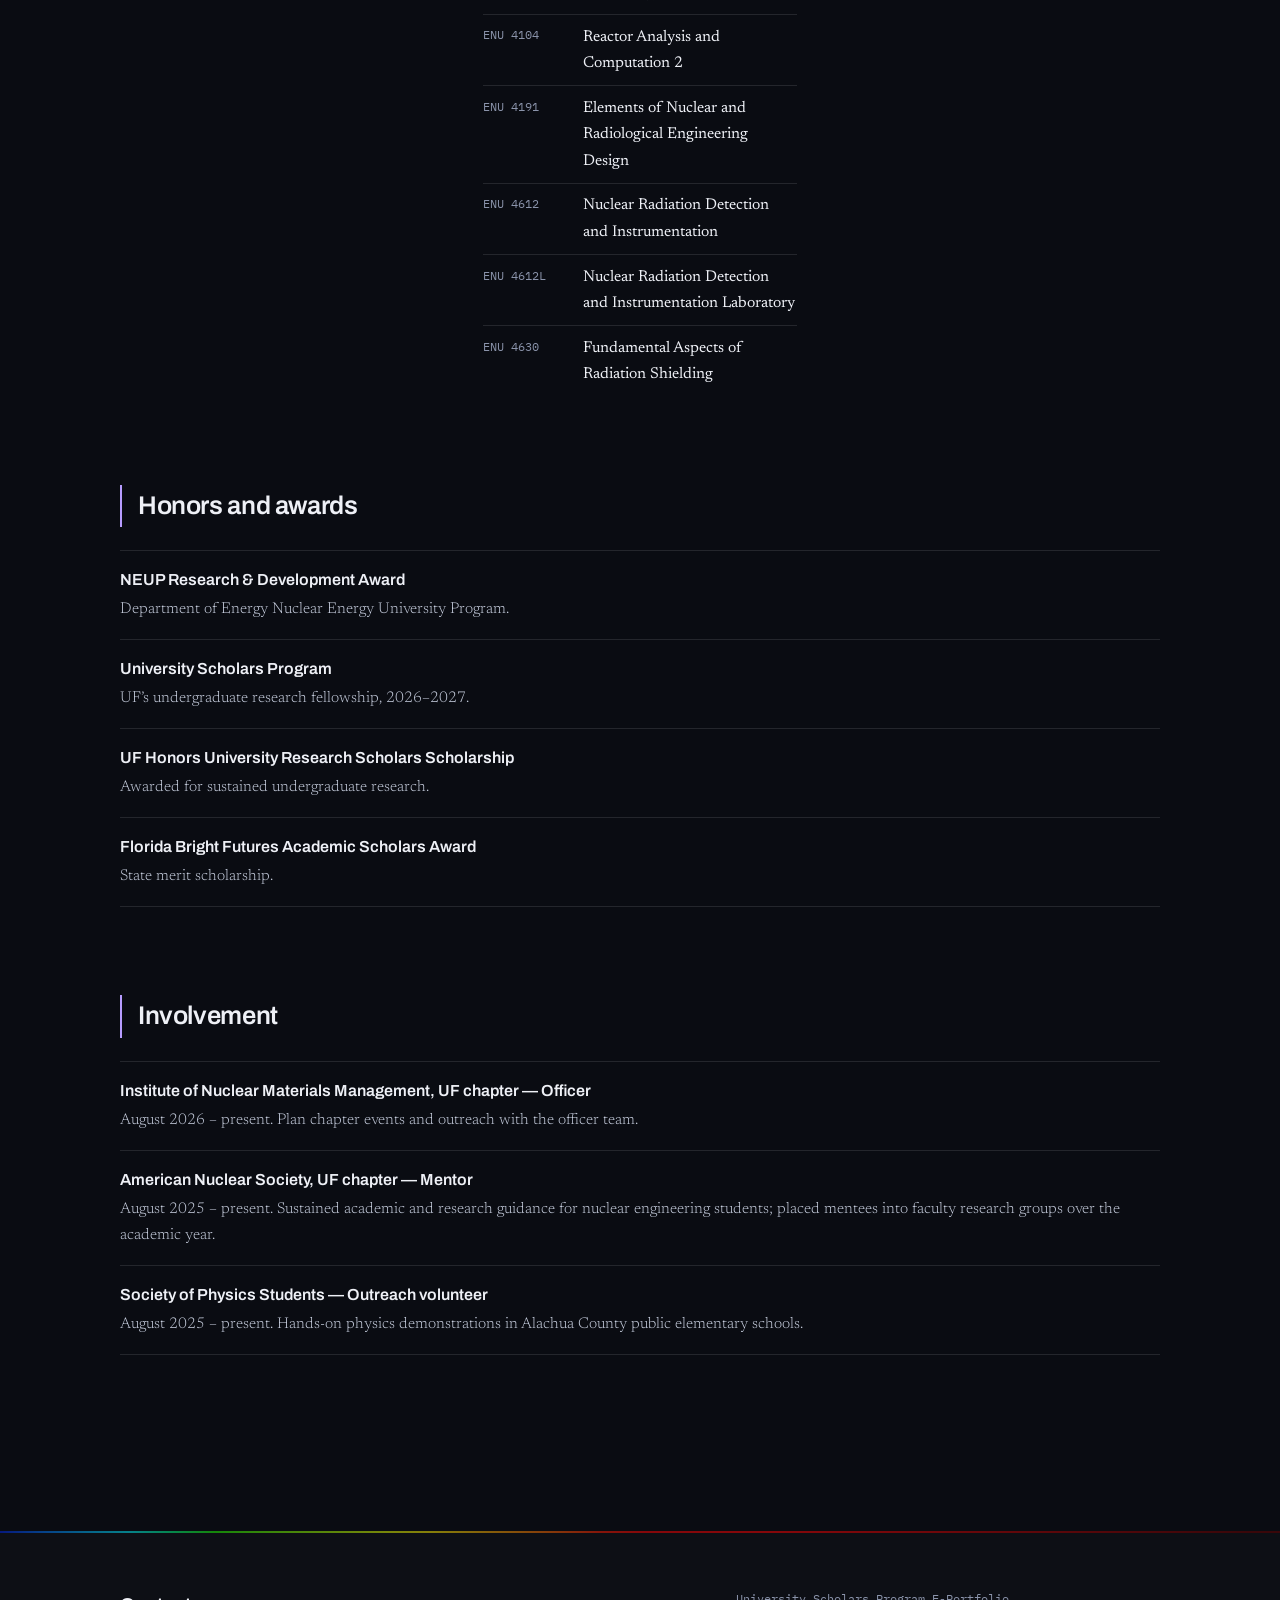
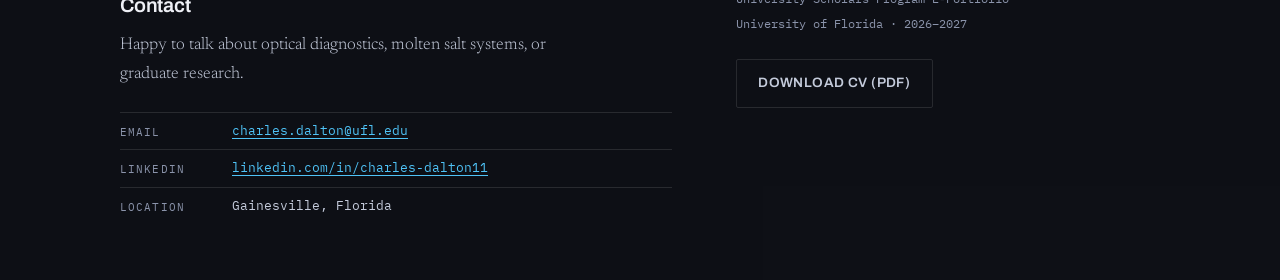
==== commit f01ca56b: "Update coursework.html" ====
--- a/coursework.html
+++ b/coursework.html
@@ -41,7 +41,6 @@
 
 <section class="wrap band">
   <h2 class="h2">Selected courses</h2>
-  <p class="note">A representative selection rather than a full transcript.</p>
   <div class="course-cols">
     <div class="course-col"><h3 class="h3">Physics</h3><ul class="courses"><li><span class="c-code">PHY 3101</span><span class="c-name">Modern Physics</span></li><li><span class="c-code">PHY 3323</span><span class="c-name">Electromagnetism 1</span></li><li><span class="c-code">PHY 3513</span><span class="c-name">Thermal Physics</span></li><li><span class="c-code">PHY 4604</span><span class="c-name">Introduction to Quantum Mechanics 1</span></li><li><span class="c-code">PHY 4324</span><span class="c-name">Electromagnetism 2</span></li><li><span class="c-code">PHZ 3113</span><span class="c-name">Introduction to Theoretical Physics</span></li><li><span class="c-code">PHY 4523</span><span class="c-name">Statistical Physics</span></li><li><span class="c-code">PHZ 4404</span><span class="c-name">Solid State Physics</span></li><li><span class="c-code">EEL 3111C</span><span class="c-name">Circuits 1</span></li><li><span class="c-code">PHY 4803L</span><span class="c-name">Laboratory Physics 2</span></li></ul></div>
     <div class="course-col"><h3 class="h3">Nuclear Engineering</h3><ul class="courses"><li><span class="c-code">ENU 3132</span><span class="c-name">Reactor Thermal Engineering 1</span></li><li><span class="c-code">ENU 4001</span><span class="c-name">Nuclear Engineering Analysis 1</span></li><li><span class="c-code">ENU 4133</span><span class="c-name">Reactor Thermal Engineering 2</span></li><li><span class="c-code">ENU 4003</span><span class="c-name">Nuclear Engineering Analysis 2</span></li><li><span class="c-code">ENU 4134</span><span class="c-name">Reactor Thermal Engineering 3</span></li><li><span class="c-code">ENU 4605</span><span class="c-name">Radiation Interactions and Sources 1</span></li><li><span class="c-code">ENU 4103</span><span class="c-name">Reactor Analysis and Computation 1</span></li><li><span class="c-code">ENU 4800</span><span class="c-name">Introduction to Nuclear Reactor Materials</span></li><li><span class="c-code">ENU 4905</span><span class="c-name">Special Problems in Nuclear and Radiological Engineering</span></li><li><span class="c-code">ENU 4930</span><span class="c-name">Societal Aspects of Nuclear Technology</span></li><li><span class="c-code">ENU 4104</span><span class="c-name">Reactor Analysis and Computation 2</span></li><li><span class="c-code">ENU 4191</span><span class="c-name">Elements of Nuclear and Radiological Engineering Design</span></li><li><span class="c-code">ENU 4612</span><span class="c-name">Nuclear Radiation Detection and Instrumentation</span></li><li><span class="c-code">ENU 4612L</span><span class="c-name">Nuclear Radiation Detection and Instrumentation Laboratory</span></li><li><span class="c-code">ENU 4630</span><span class="c-name">Fundamental Aspects of Radiation Shielding</span></li></ul></div>
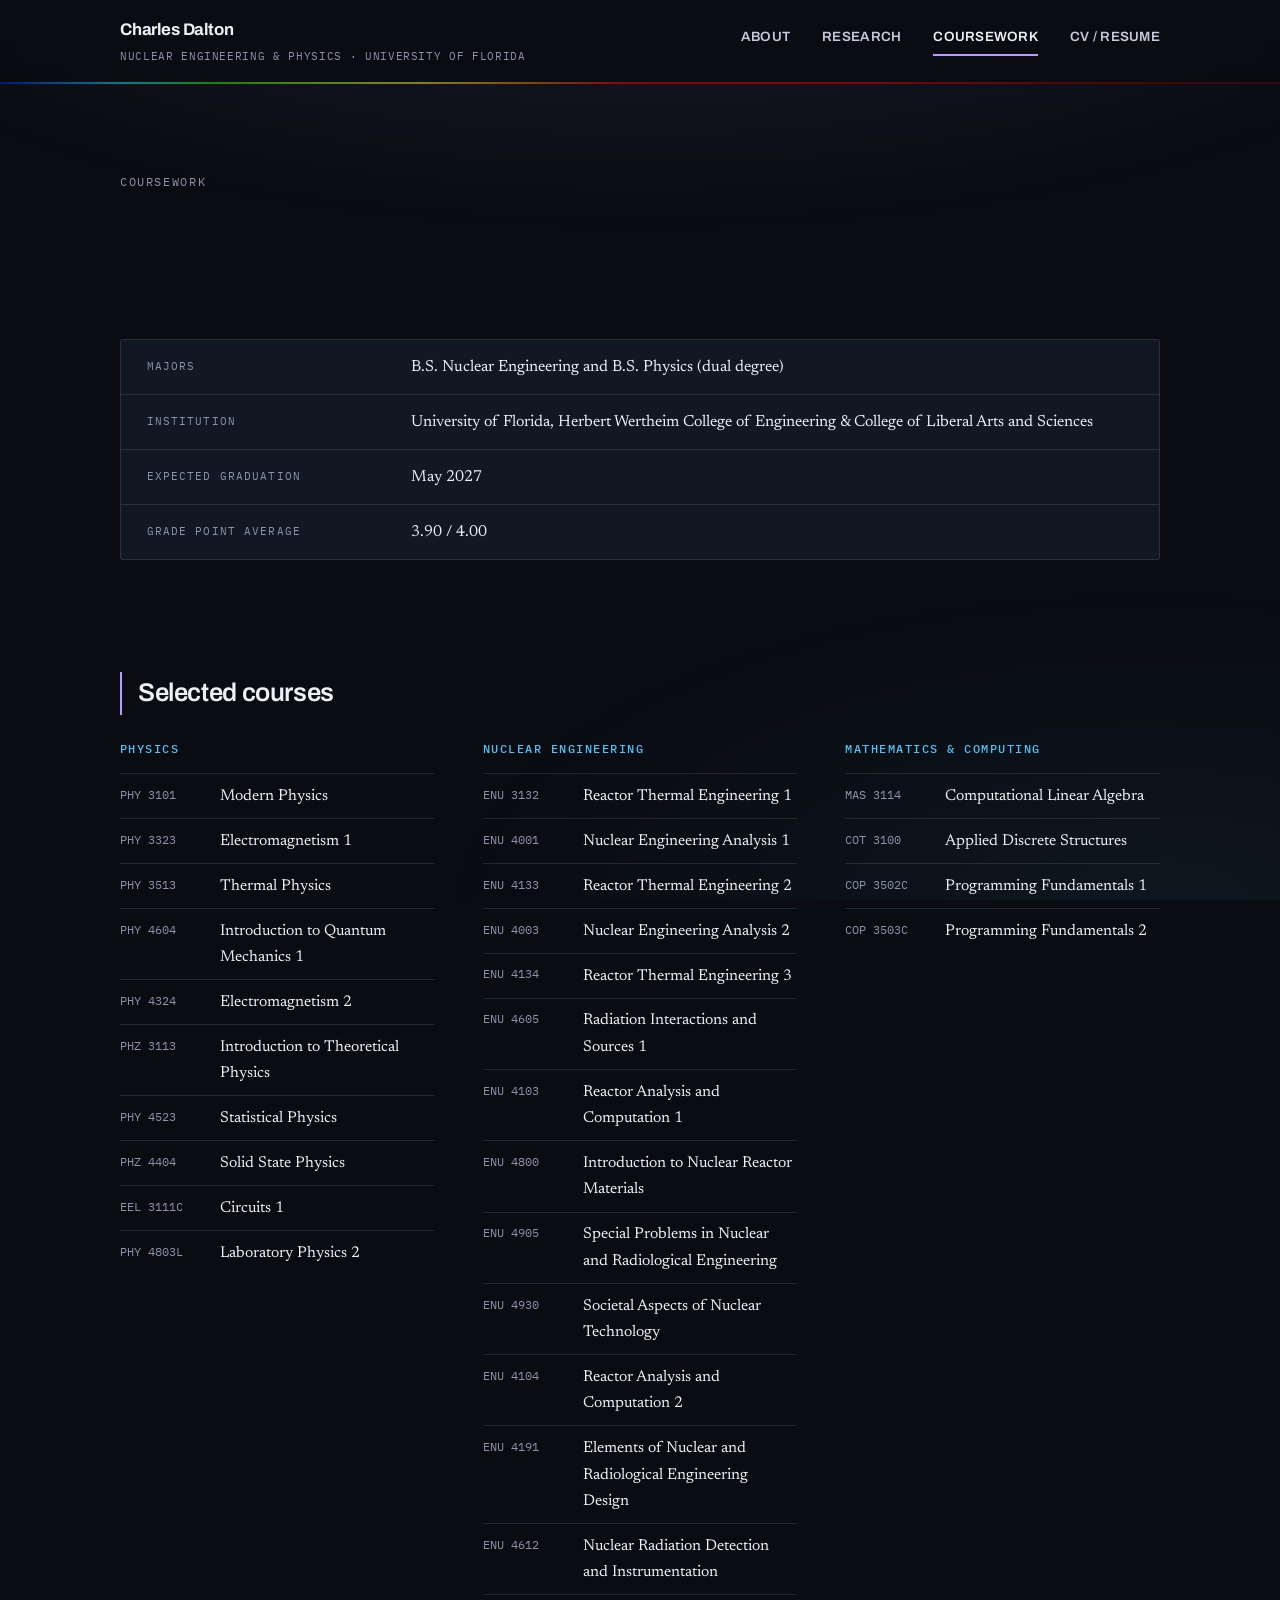
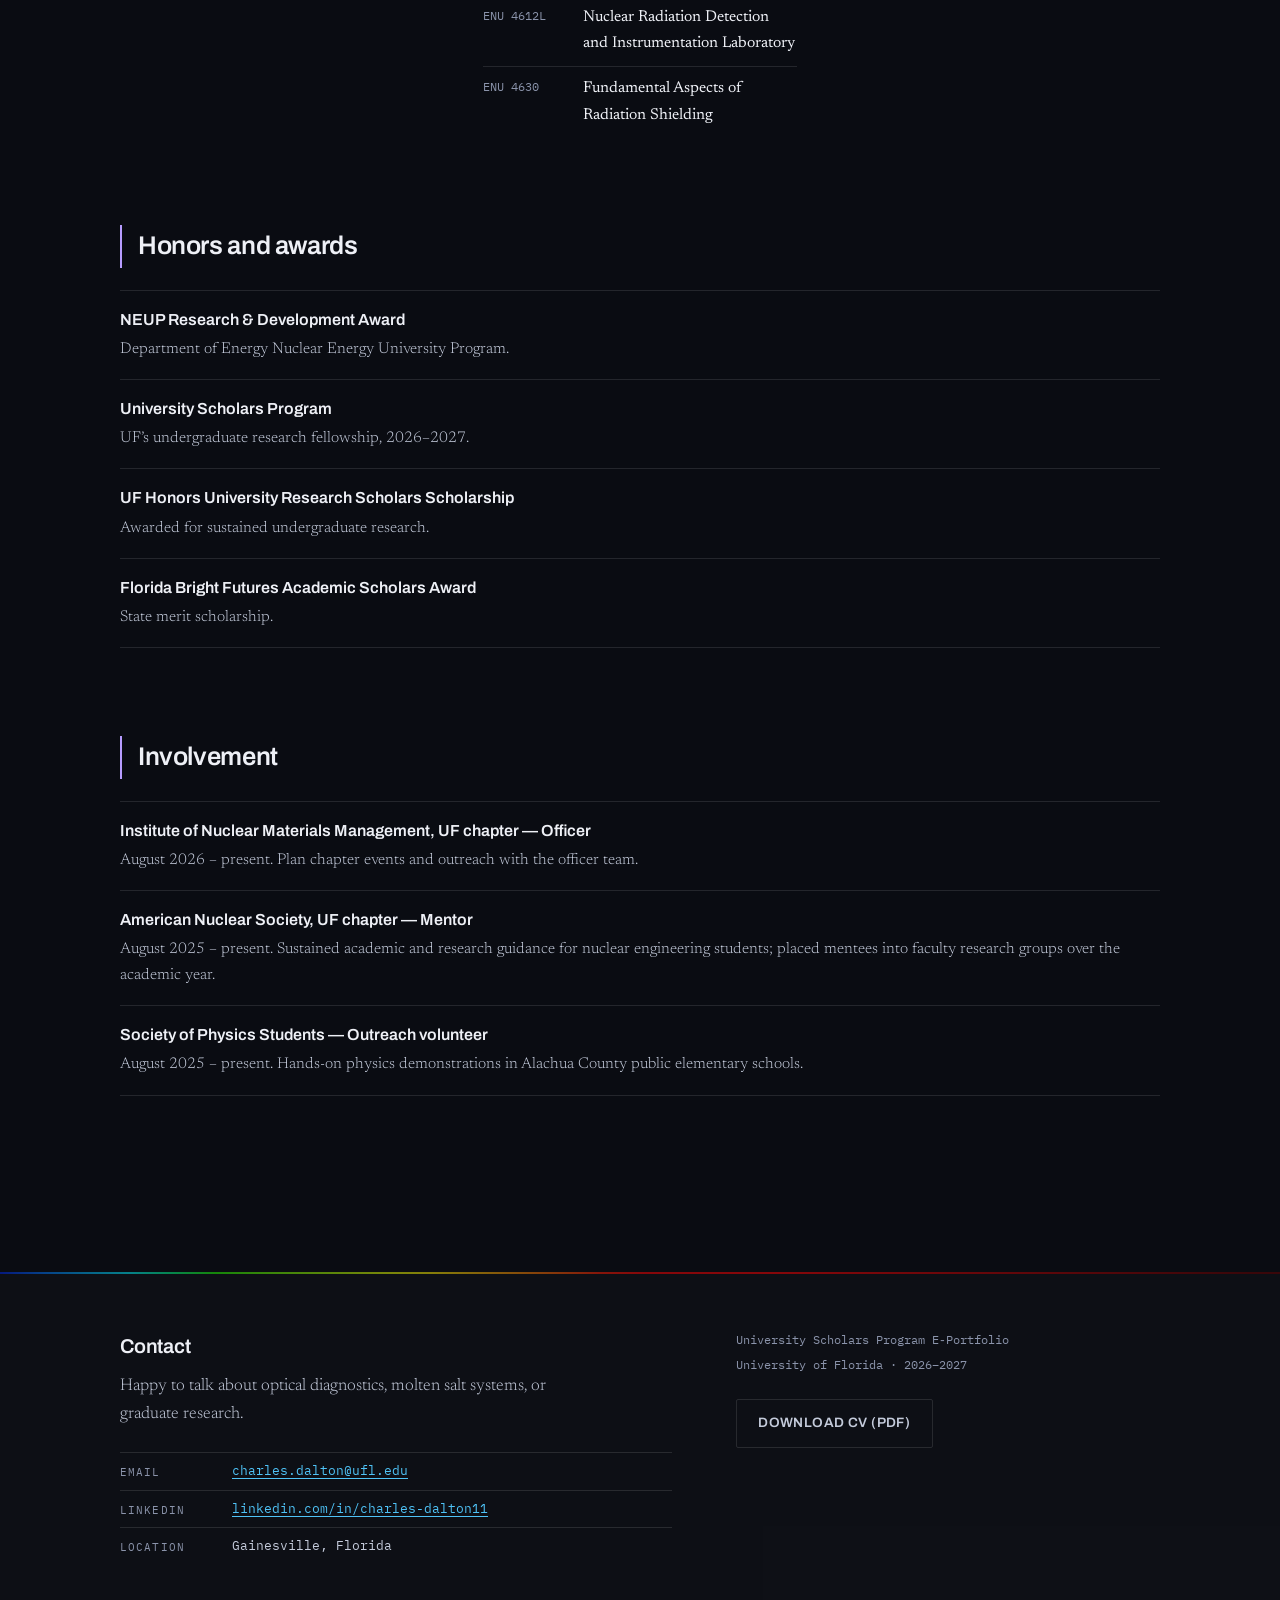
==== commit fc9f470c: "Update coursework.html" ====
--- a/coursework.html
+++ b/coursework.html
@@ -26,8 +26,6 @@
 <main id="main">
 <section class="wrap band">
   <p class="eyebrow">Coursework</p>
-  <h1 class="h1">Two degrees, taken together on purpose</h1>
-  <p class="lede">Nuclear engineering tells you what a system has to survive. Physics tells you why the measurement behaves the way it does. I am taking both because diagnostics work lives in the overlap.</p>
 </section>
 
 <section class="wrap band">
